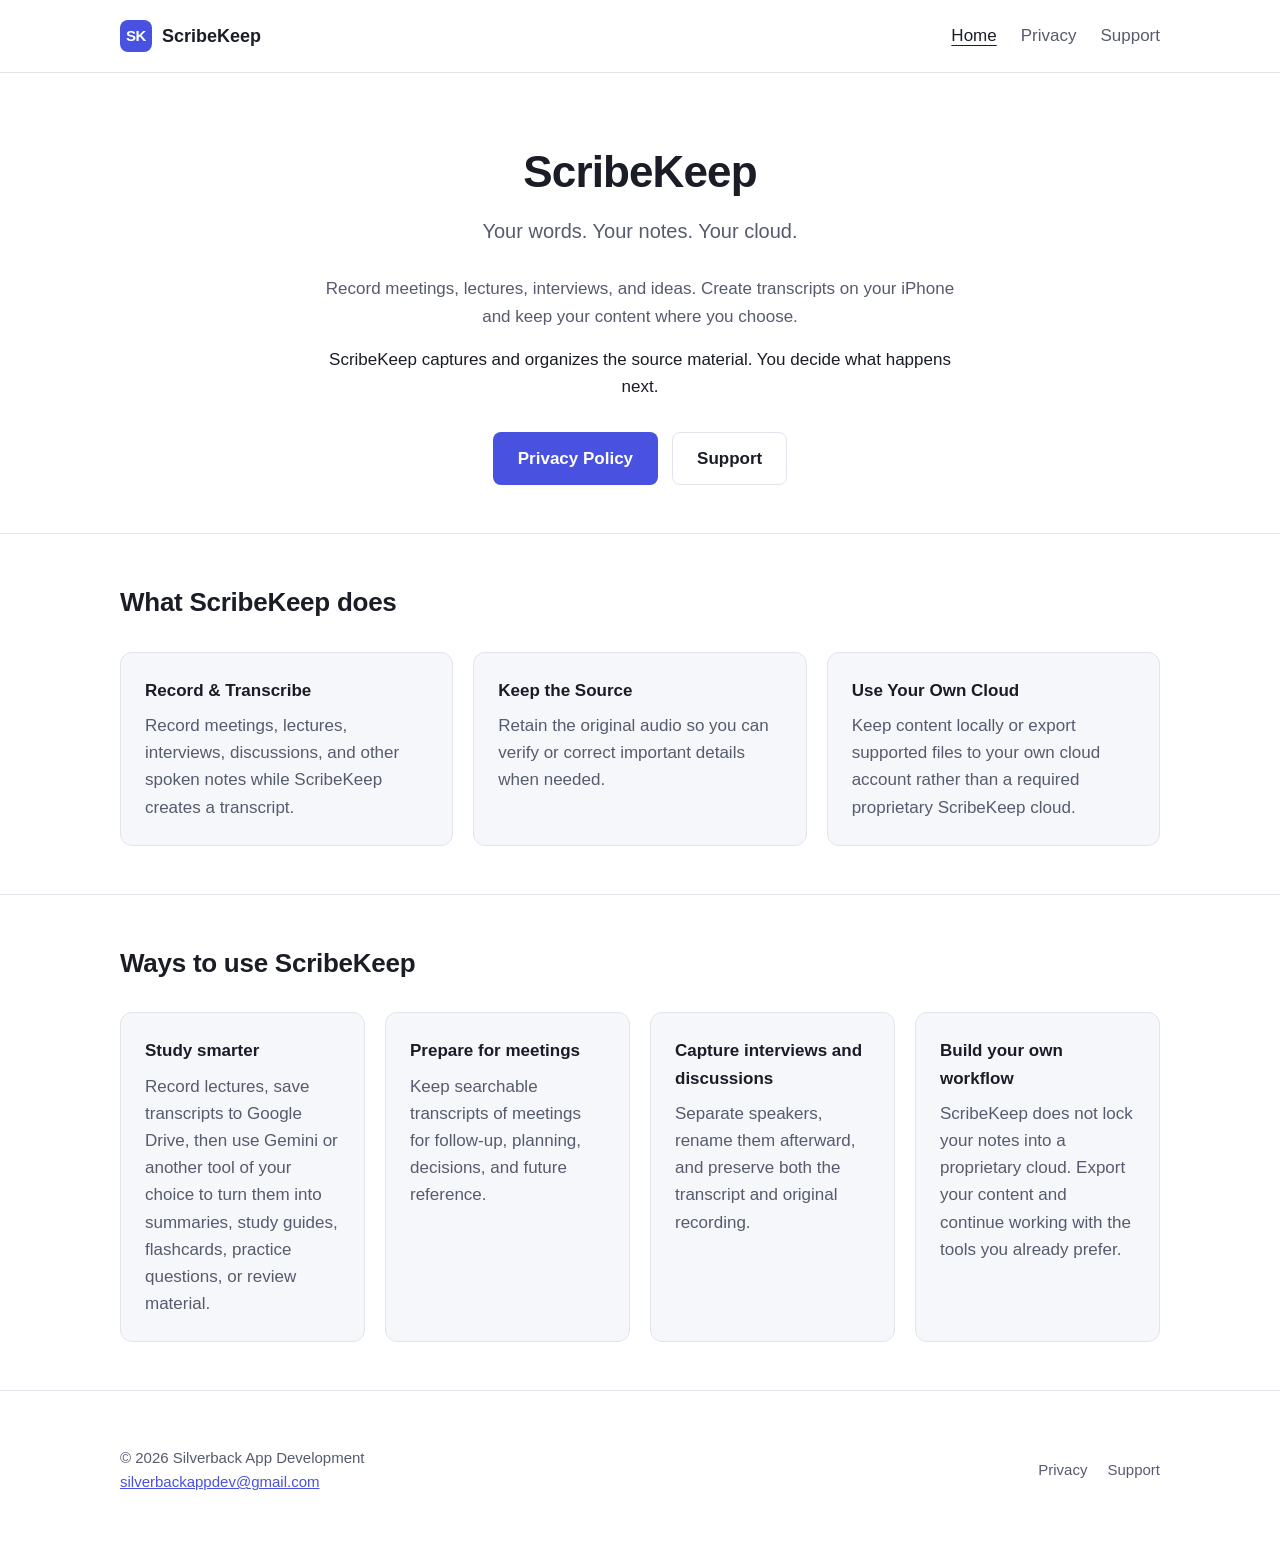
==== index.html @ 13b3b916 "Add ScribeKeep public GitHub Pages site Static HTML/CSS site with homepage, privacy policy, and supp" ====
<!DOCTYPE html>
<html lang="en">
<head>
<meta charset="UTF-8">
<meta name="viewport" content="width=device-width, initial-scale=1">
<title>ScribeKeep — Your words. Your notes. Your cloud.</title>
<meta name="description" content="ScribeKeep is an iPhone app for recording and transcribing meetings, lectures, interviews, and ideas — keeping your content local or exported to your own cloud.">
<link rel="canonical" href="https://scribekeep.github.io/">
<link rel="stylesheet" href="assets/style.css">
</head>
<body>
<a class="skip-link" href="#main">Skip to content</a>

<header class="site-header">
  <div class="container">
    <a class="brand" href="./">
      <span class="brand-mark" aria-hidden="true">SK</span>
      <span>ScribeKeep</span>
    </a>
    <nav class="site-nav" aria-label="Primary">
      <ul>
        <li><a href="./" aria-current="page">Home</a></li>
        <li><a href="privacy/">Privacy</a></li>
        <li><a href="support/">Support</a></li>
      </ul>
    </nav>
  </div>
</header>

<main id="main">
  <section class="hero" style="border-top: none;">
    <div class="container">
      <h1>ScribeKeep</h1>
      <p class="tagline">Your words. Your notes. Your cloud.</p>
      <p class="lead">Record meetings, lectures, interviews, and ideas. Create transcripts on your iPhone and keep your content where you choose.</p>
      <p class="lead emphasis">ScribeKeep captures and organizes the source material. You decide what happens next.</p>
      <div class="hero-actions">
        <a class="btn btn-primary" href="privacy/">Privacy Policy</a>
        <a class="btn btn-secondary" href="support/">Support</a>
      </div>
    </div>
  </section>

  <section aria-labelledby="what-it-does">
    <div class="container">
      <h2 id="what-it-does">What ScribeKeep does</h2>
      <div class="card-grid">
        <div class="card">
          <h3>Record &amp; Transcribe</h3>
          <p>Record meetings, lectures, interviews, discussions, and other spoken notes while ScribeKeep creates a transcript.</p>
        </div>
        <div class="card">
          <h3>Keep the Source</h3>
          <p>Retain the original audio so you can verify or correct important details when needed.</p>
        </div>
        <div class="card">
          <h3>Use Your Own Cloud</h3>
          <p>Keep content locally or export supported files to your own cloud account rather than a required proprietary ScribeKeep cloud.</p>
        </div>
      </div>
    </div>
  </section>

  <section aria-labelledby="ways-to-use">
    <div class="container">
      <h2 id="ways-to-use">Ways to use ScribeKeep</h2>
      <div class="card-grid">
        <div class="card">
          <h3>Study smarter</h3>
          <p>Record lectures, save transcripts to Google Drive, then use Gemini or another tool of your choice to turn them into summaries, study guides, flashcards, practice questions, or review material.</p>
        </div>
        <div class="card">
          <h3>Prepare for meetings</h3>
          <p>Keep searchable transcripts of meetings for follow-up, planning, decisions, and future reference.</p>
        </div>
        <div class="card">
          <h3>Capture interviews and discussions</h3>
          <p>Separate speakers, rename them afterward, and preserve both the transcript and original recording.</p>
        </div>
        <div class="card">
          <h3>Build your own workflow</h3>
          <p>ScribeKeep does not lock your notes into a proprietary cloud. Export your content and continue working with the tools you already prefer.</p>
        </div>
      </div>
    </div>
  </section>
</main>

<footer class="site-footer">
  <div class="container">
    <p>© 2026 Silverback App Development<br>
    <a href="mailto:silverbackappdev@gmail.com">silverbackappdev@gmail.com</a></p>
    <ul class="footer-links">
      <li><a href="privacy/">Privacy</a></li>
      <li><a href="support/">Support</a></li>
    </ul>
  </div>
</footer>

</body>
</html>
---- assets/style.css ----
/* ScribeKeep — static site styles
   System font stack, semantic light/dark colors, no external dependencies. */

:root {
  --bg: #ffffff;
  --surface: #f6f7fb;
  --fg: #1a1c26;
  --fg-secondary: #565b6d;
  --accent: #4952e0;
  --accent-hover: #3a41c4;
  --accent-contrast: #ffffff;
  --border: #e2e4ec;
  --focus-ring: #4952e0;

  --max-wide: 68rem;
  --max-narrow: 42rem;
}

@media (prefers-color-scheme: dark) {
  :root {
    --bg: #0f1117;
    --surface: #171a24;
    --fg: #e9eaf2;
    --fg-secondary: #a4a9bd;
    --accent: #8b93f5;
    --accent-hover: #a5acf7;
    --accent-contrast: #12131c;
    --border: #2a2e3d;
    --focus-ring: #8b93f5;
  }
}

* {
  box-sizing: border-box;
}

html {
  color-scheme: light dark;
  -webkit-text-size-adjust: 100%;
}

body {
  margin: 0;
  background: var(--bg);
  color: var(--fg);
  font-family: -apple-system, BlinkMacSystemFont, "Segoe UI", Roboto, Helvetica, Arial, sans-serif;
  line-height: 1.6;
  font-size: 1.0625rem;
  -webkit-font-smoothing: antialiased;
}

a {
  color: var(--accent);
}

a:hover {
  color: var(--accent-hover);
}

:focus-visible {
  outline: 3px solid var(--focus-ring);
  outline-offset: 2px;
  border-radius: 2px;
}

.skip-link {
  position: absolute;
  left: -999px;
  top: auto;
  background: var(--accent);
  color: var(--accent-contrast);
  padding: 0.75rem 1.25rem;
  border-radius: 0.375rem;
  z-index: 100;
}

.skip-link:focus {
  left: 1rem;
  top: 1rem;
}

/* Header / navigation */

.site-header {
  border-bottom: 1px solid var(--border);
}

.site-header .container {
  display: flex;
  align-items: center;
  justify-content: space-between;
  padding-top: 1.25rem;
  padding-bottom: 1.25rem;
  gap: 1rem;
  flex-wrap: wrap;
}

.brand {
  display: flex;
  align-items: center;
  gap: 0.625rem;
  text-decoration: none;
  color: var(--fg);
  font-weight: 600;
  font-size: 1.125rem;
}

.brand:hover {
  color: var(--fg);
}

.brand-mark {
  display: inline-flex;
  align-items: center;
  justify-content: center;
  width: 2rem;
  height: 2rem;
  border-radius: 0.5rem;
  background: var(--accent);
  color: var(--accent-contrast);
  font-weight: 700;
  font-size: 0.9375rem;
  letter-spacing: -0.02em;
  flex-shrink: 0;
}

.site-nav ul {
  display: flex;
  gap: 1.5rem;
  list-style: none;
  margin: 0;
  padding: 0;
}

.site-nav a {
  text-decoration: none;
  color: var(--fg-secondary);
  font-weight: 500;
}

.site-nav a:hover {
  color: var(--fg);
}

.site-nav a[aria-current="page"] {
  color: var(--fg);
  text-decoration: underline;
  text-underline-offset: 0.25rem;
}

/* Layout */

.container {
  max-width: var(--max-wide);
  margin: 0 auto;
  padding: 0 1.5rem;
}

.prose {
  max-width: var(--max-narrow);
  margin: 0 auto;
  padding: 0 1.5rem;
}

main {
  display: block;
}

/* Hero */

.hero {
  padding: 4rem 0 3rem;
  text-align: center;
}

.hero h1 {
  font-size: clamp(2rem, 5vw, 2.75rem);
  margin: 0 0 0.5rem;
  letter-spacing: -0.02em;
}

.tagline {
  font-size: 1.25rem;
  color: var(--fg-secondary);
  margin: 0 0 1.75rem;
}

.hero p.lead {
  max-width: 40rem;
  margin: 0 auto 1rem;
  font-size: 1.0625rem;
  color: var(--fg-secondary);
}

.hero p.lead.emphasis {
  color: var(--fg);
  font-weight: 500;
}

.hero-actions {
  display: flex;
  gap: 0.875rem;
  justify-content: center;
  flex-wrap: wrap;
  margin-top: 2rem;
}

/* Buttons */

.btn {
  display: inline-block;
  padding: 0.75rem 1.5rem;
  border-radius: 0.5rem;
  text-decoration: none;
  font-weight: 600;
  border: 1px solid transparent;
}

.btn-primary {
  background: var(--accent);
  color: var(--accent-contrast);
}

.btn-primary:hover {
  background: var(--accent-hover);
  color: var(--accent-contrast);
}

.btn-secondary {
  background: transparent;
  color: var(--fg);
  border-color: var(--border);
}

.btn-secondary:hover {
  border-color: var(--accent);
  color: var(--fg);
}

/* Sections */

section {
  padding: 3rem 0;
  border-top: 1px solid var(--border);
}

section h2 {
  font-size: 1.625rem;
  margin: 0 0 0.5rem;
  letter-spacing: -0.01em;
}

section > .container > p.section-intro {
  color: var(--fg-secondary);
  margin: 0 0 2rem;
  max-width: 40rem;
}

.card-grid {
  display: grid;
  grid-template-columns: repeat(auto-fit, minmax(15rem, 1fr));
  gap: 1.25rem;
  margin-top: 1.75rem;
}

.card {
  background: var(--surface);
  border: 1px solid var(--border);
  border-radius: 0.75rem;
  padding: 1.5rem;
}

.card h3 {
  margin: 0 0 0.5rem;
  font-size: 1.0625rem;
}

.card p {
  margin: 0;
  color: var(--fg-secondary);
}

/* Prose content (privacy / support pages) */

.page-header {
  padding: 3rem 0 1.5rem;
}

.page-header h1 {
  font-size: clamp(1.75rem, 4vw, 2.25rem);
  margin: 0 0 0.5rem;
  letter-spacing: -0.02em;
}

.page-header .tagline {
  font-size: 1.0625rem;
  margin-bottom: 0;
}

.effective-date {
  color: var(--fg-secondary);
  font-size: 0.9375rem;
}

.prose-content {
  padding-bottom: 4rem;
}

.prose-content h2 {
  font-size: 1.25rem;
  margin: 2.25rem 0 0.75rem;
  letter-spacing: -0.01em;
}

.prose-content h2:first-child {
  margin-top: 0;
}

.prose-content p {
  margin: 0 0 1rem;
}

.prose-content ul,
.prose-content ol {
  margin: 0 0 1rem;
  padding-left: 1.5rem;
}

.prose-content li {
  margin-bottom: 0.375rem;
}

.prose-content .note {
  background: var(--surface);
  border: 1px solid var(--border);
  border-radius: 0.5rem;
  padding: 1rem 1.25rem;
  margin: 1.5rem 0;
}

.prose-content .note p:last-child {
  margin-bottom: 0;
}

/* Footer */

.site-footer {
  border-top: 1px solid var(--border);
  padding: 2.5rem 0;
  color: var(--fg-secondary);
  font-size: 0.9375rem;
}

.site-footer .container {
  display: flex;
  flex-wrap: wrap;
  gap: 0.5rem 1.5rem;
  align-items: center;
  justify-content: space-between;
}

.footer-links {
  display: flex;
  gap: 1.25rem;
  list-style: none;
  margin: 0;
  padding: 0;
}

.footer-links a {
  color: var(--fg-secondary);
  text-decoration: none;
}

.footer-links a:hover {
  color: var(--fg);
  text-decoration: underline;
}

@media (max-width: 40rem) {
  .site-footer .container {
    flex-direction: column;
    align-items: flex-start;
    text-align: left;
  }
}
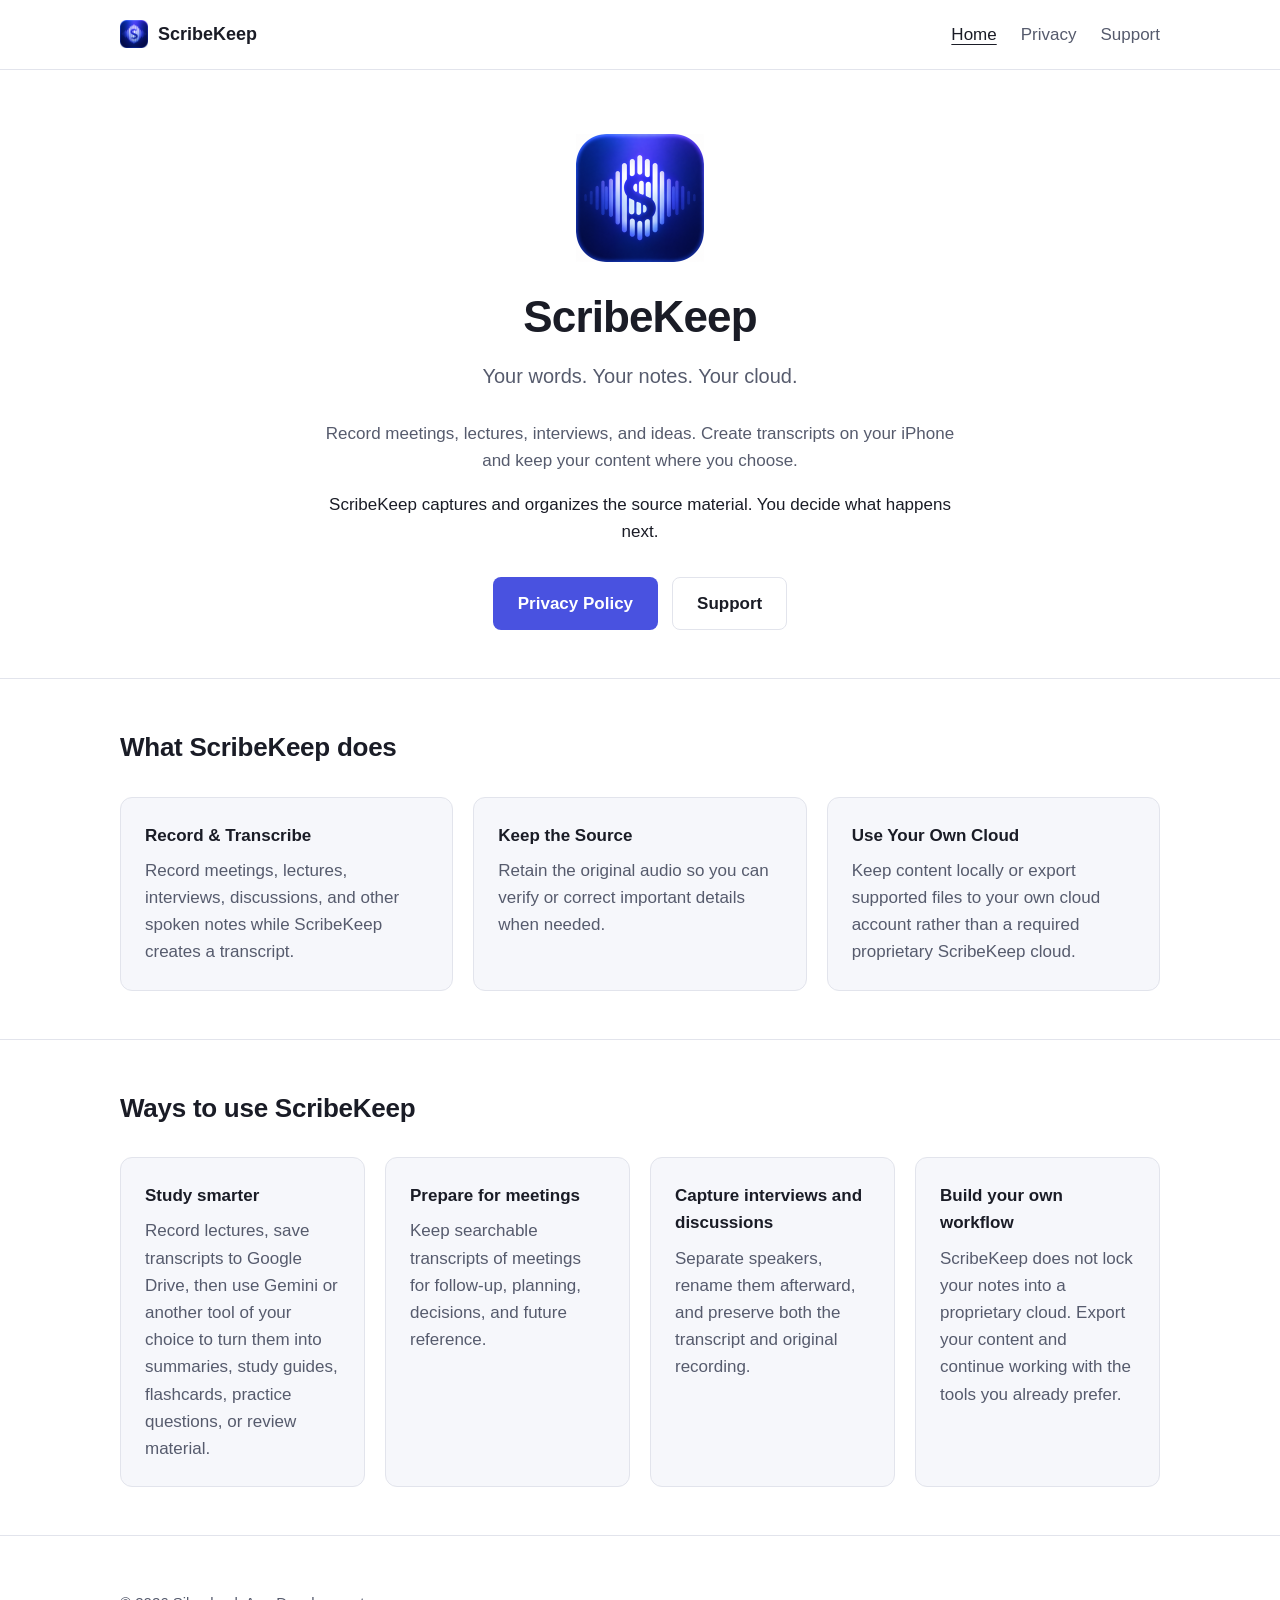
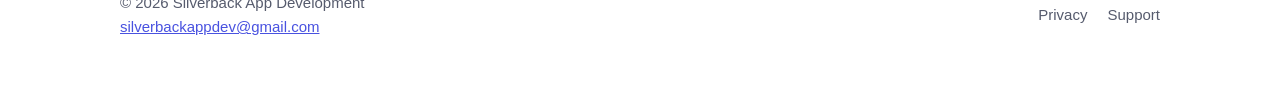
==== commit ae4eee9a: "Add approved ScribeKeep app icon to site branding Copy the approved master icon into assets/, derive" ====
--- a/index.html
+++ b/index.html
@@ -7,6 +7,9 @@
 <meta name="description" content="ScribeKeep is an iPhone app for recording and transcribing meetings, lectures, interviews, and ideas — keeping your content local or exported to your own cloud.">
 <link rel="canonical" href="https://scribekeep.github.io/">
 <link rel="stylesheet" href="assets/style.css">
+<link rel="icon" type="image/png" sizes="32x32" href="assets/favicon-32x32.png">
+<link rel="icon" type="image/png" sizes="16x16" href="assets/favicon-16x16.png">
+<link rel="apple-touch-icon" sizes="180x180" href="assets/apple-touch-icon.png">
 </head>
 <body>
 <a class="skip-link" href="#main">Skip to content</a>
@@ -14,7 +17,7 @@
 <header class="site-header">
   <div class="container">
     <a class="brand" href="./">
-      <span class="brand-mark" aria-hidden="true">SK</span>
+      <img class="brand-mark" src="assets/scribekeep-icon.png" alt="" width="28" height="28">
       <span>ScribeKeep</span>
     </a>
     <nav class="site-nav" aria-label="Primary">
@@ -30,6 +33,7 @@
 <main id="main">
   <section class="hero" style="border-top: none;">
     <div class="container">
+      <img class="hero-icon" src="assets/scribekeep-icon.png" alt="" width="128" height="128">
       <h1>ScribeKeep</h1>
       <p class="tagline">Your words. Your notes. Your cloud.</p>
       <p class="lead">Record meetings, lectures, interviews, and ideas. Create transcripts on your iPhone and keep your content where you choose.</p>
--- a/assets/style.css
+++ b/assets/style.css
@@ -110,17 +110,9 @@
 }
 
 .brand-mark {
-  display: inline-flex;
-  align-items: center;
-  justify-content: center;
-  width: 2rem;
-  height: 2rem;
-  border-radius: 0.5rem;
-  background: var(--accent);
-  color: var(--accent-contrast);
-  font-weight: 700;
-  font-size: 0.9375rem;
-  letter-spacing: -0.02em;
+  display: block;
+  width: 1.75rem;
+  height: 1.75rem;
   flex-shrink: 0;
 }
 
@@ -171,6 +163,13 @@
 .hero {
   padding: 4rem 0 3rem;
   text-align: center;
+}
+
+.hero-icon {
+  display: block;
+  width: clamp(80px, 22vw, 128px);
+  height: auto;
+  margin: 0 auto 1.25rem;
 }
 
 .hero h1 {
